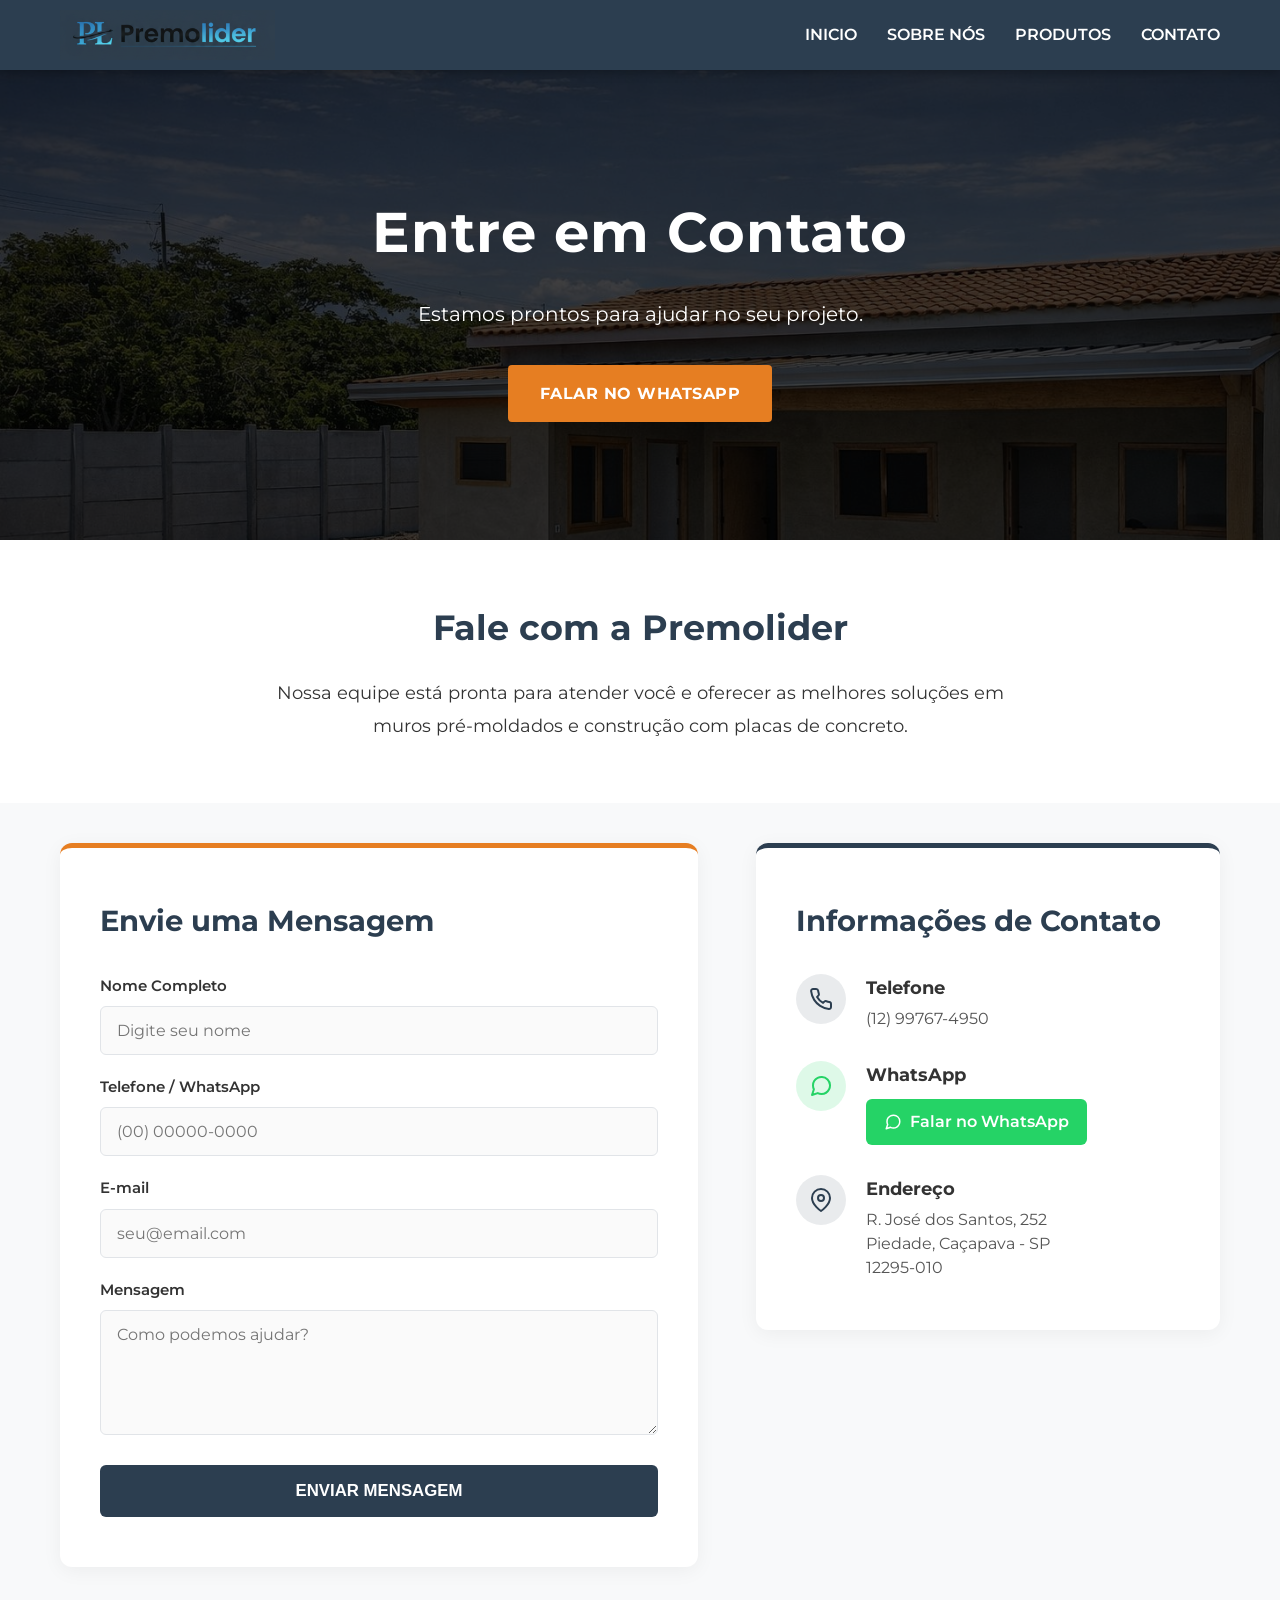
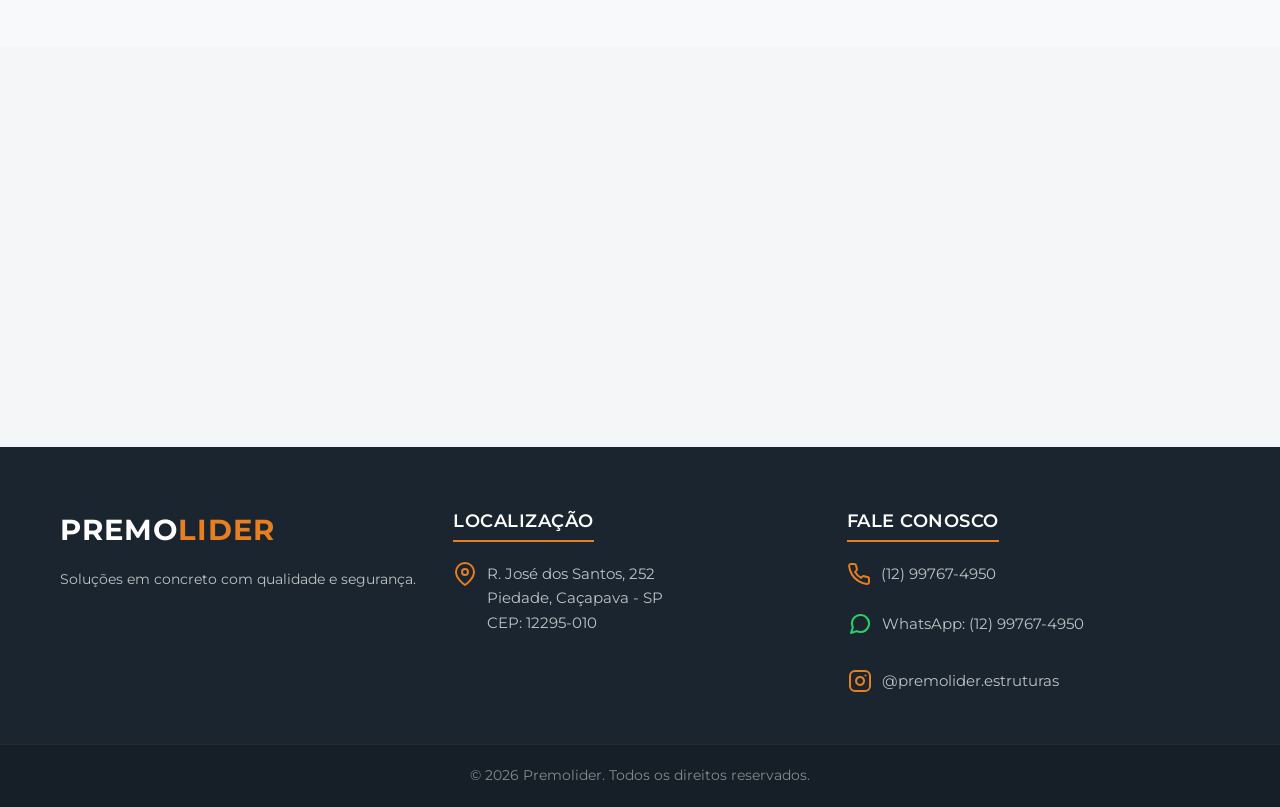
==== contato.html @ 3bf77c7c "first commit" ====
<!doctype html>
<html lang="pt-br">
  <head>
    <meta charset="UTF-8" />
    <meta name="viewport" content="width=device-width, initial-scale=1.0" />
    <title>Premolider - Contato</title>

    <link rel="preconnect" href="https://fonts.googleapis.com" />
    <link rel="preconnect" href="https://fonts.gstatic.com" crossorigin />
    <link
      href="https://fonts.googleapis.com/css2?family=Montserrat:wght@400;600;700&display=swap"
      rel="stylesheet"
    />

    <link rel="icon" href="images/favico.png" type="image/png" />
    <link rel="stylesheet" href="css/style.css" />
  </head>
  <body>
    <header class="header">
      <div class="container">
        <a href="index.html" class="logo">
          <img
            src="images/logo.png"
            alt="Logotipo Premolider"
            class="logo-img"
          />
        </a>

        <button class="menu-toggle" aria-label="Abrir Menu">
          <span class="bar"></span>
          <span class="bar"></span>
          <span class="bar"></span>
        </button>

        <nav class="nav-menu">
          <ul class="nav-list">
            <li><a href="index.html" class="nav-link">inicio</a></li>
            <li><a href="sobreNos.html" class="nav-link">Sobre Nós</a></li>
            <li><a href="produtos.html" class="nav-link">Produtos</a></li>
            <li><a href="contato.html" class="nav-link active">Contato</a></li>
          </ul>
        </nav>

        <div class="overlay"></div>
      </div>
    </header>

    <section class="contato-hero">
      <div class="container contato-hero-content">
        <h1 class="contato-hero-title">Entre em Contato</h1>
        <p class="contato-hero-subtitle">
          Estamos prontos para ajudar no seu projeto.
        </p>
        <a
          href="https://wa.me/5512997674950"
          target="_blank"
          class="btn btn-whatsapp-hero"
        >
          FALAR NO WHATSAPP
        </a>
      </div>
    </section>

    <section class="contato-intro">
      <div class="container contato-intro-container">
        <h2 class="contato-intro-title">Fale com a Premolider</h2>
        <p class="contato-intro-text">
          Nossa equipe está pronta para atender você e oferecer as melhores
          soluções em muros pré-moldados e construção com placas de concreto.
        </p>
      </div>
    </section>

    <section class="contato-principal">
      <div class="container contato-principal-container">
        <div class="contato-info">
          <h3>Informações de Contato</h3>

          <div class="info-item">
            <div class="info-icon">
              <svg
                xmlns="http://www.w3.org/2000/svg"
                viewBox="0 0 24 24"
                fill="none"
                stroke="currentColor"
                stroke-width="2"
                stroke-linecap="round"
                stroke-linejoin="round"
              >
                <path
                  d="M22 16.92v3a2 2 0 0 1-2.18 2 19.79 19.79 0 0 1-8.63-3.07 19.5 19.5 0 0 1-6-6 19.79 19.79 0 0 1-3.07-8.67A2 2 0 0 1 4.11 2h3a2 2 0 0 1 2 1.72 12.84 12.84 0 0 0 .7 2.81 2 2 0 0 1-.45 2.11L8.09 9.91a16 16 0 0 0 6 6l1.27-1.27a2 2 0 0 1 2.11-.45 12.84 12.84 0 0 0 2.81.7A2 2 0 0 1 22 16.92z"
                ></path>
              </svg>
            </div>
            <div class="info-content">
              <h4>Telefone</h4>
              <p>(12) 99767-4950</p>
            </div>
          </div>

          <div class="info-item">
            <div class="info-icon icon-wp">
              <svg
                xmlns="http://www.w3.org/2000/svg"
                viewBox="0 0 24 24"
                fill="none"
                stroke="currentColor"
                stroke-width="2"
                stroke-linecap="round"
                stroke-linejoin="round"
              >
                <path
                  d="M21 11.5a8.38 8.38 0 0 1-.9 3.8 8.5 8.5 0 0 1-7.6 4.7 8.38 8.38 0 0 1-3.8-.9L3 21l1.9-5.7a8.38 8.38 0 0 1-.9-3.8 8.5 8.5 0 0 1 4.7-7.6 8.38 8.38 0 0 1 3.8-.9h.5a8.48 8.48 0 0 1 8 8v.5z"
                ></path>
              </svg>
            </div>
            <div class="info-content">
              <h4>WhatsApp</h4>
              <a
                href="https://wa.me/5512997674950"
                target="_blank"
                class="info-link-wp"
              >
                <svg
                  class="icon-whatsapp-small"
                  xmlns="http://www.w3.org/2000/svg"
                  viewBox="0 0 24 24"
                  fill="none"
                  stroke="currentColor"
                  stroke-width="2"
                  stroke-linecap="round"
                  stroke-linejoin="round"
                >
                  <path
                    d="M21 11.5a8.38 8.38 0 0 1-.9 3.8 8.5 8.5 0 0 1-7.6 4.7 8.38 8.38 0 0 1-3.8-.9L3 21l1.9-5.7a8.38 8.38 0 0 1-.9-3.8 8.5 8.5 0 0 1 4.7-7.6 8.38 8.38 0 0 1 3.8-.9h.5a8.48 8.48 0 0 1 8 8v.5z"
                  ></path>
                </svg>
                Falar no WhatsApp
              </a>
            </div>
          </div>

          <div class="info-item">
            <div class="info-icon">
              <svg
                xmlns="http://www.w3.org/2000/svg"
                viewBox="0 0 24 24"
                fill="none"
                stroke="currentColor"
                stroke-width="2"
                stroke-linecap="round"
                stroke-linejoin="round"
              >
                <path d="M21 10c0 7-9 13-9 13s-9-6-9-13a9 9 0 0 1 18 0z"></path>
                <circle cx="12" cy="10" r="3"></circle>
              </svg>
            </div>
            <div class="info-content">
              <h4>Endereço</h4>
              <p>
                R. José dos Santos, 252<br />Piedade, Caçapava - SP<br />12295-010
              </p>
            </div>
          </div>
        </div>

        <div class="contato-form-wrapper">
          <h3>Envie uma Mensagem</h3>
          <form id="contatoForm" class="contato-form" action="#" method="POST">
            <div class="form-group">
              <label for="nome">Nome Completo</label>
              <input
                type="text"
                id="nome"
                name="nome"
                placeholder="Digite seu nome"
                required
              />
            </div>
            <div class="form-group">
              <label for="telefone">Telefone / WhatsApp</label>
              <input
                type="tel"
                id="telefone"
                name="telefone"
                placeholder="(00) 00000-0000"
                required
              />
            </div>
            <div class="form-group">
              <label for="email">E-mail</label>
              <input
                type="email"
                id="email"
                name="email"
                placeholder="seu@email.com"
                required
              />
            </div>
            <div class="form-group">
              <label for="mensagem">Mensagem</label>
              <textarea
                id="mensagem"
                name="mensagem"
                rows="5"
                placeholder="Como podemos ajudar?"
                required
              ></textarea>
            </div>
            <button type="submit" class="btn-submit">ENVIAR MENSAGEM</button>
          </form>

          <div id="mensagemSucesso" class="mensagem-sucesso">
            ✅ Mensagem enviada com sucesso!<br />Nossa equipe entrará em
            contato em breve.
          </div>
        </div>
      </div>
    </section>

    <section class="contato-mapa">
      <iframe
        src="https://www.google.com/maps/embed?pb=!1m18!1m12!1m3!1d3669.742334812379!2d-45.7410294!3d-23.0903823!2m3!1f0!2f0!3f0!3m2!1i1024!2i768!4f13.1!3m3!1m2!1s0x94ccf69c0aa3c3e1%3A0x6bbaea3f721ea7a6!2sR.%20Jos%C3%A9%20dos%20Santos%2C%20252%20-%20Piedade%2C%20Ca%C3%A7apava%20-%20SP%2C%2012295-010!5e0!3m2!1spt-BR!2sbr!4v1700000000000!5m2!1spt-BR!2sbr"
        width="100%"
        height="400"
        style="border: 0"
        allowfullscreen=""
        loading="lazy"
        referrerpolicy="no-referrer-when-downgrade"
      >
      </iframe>
    </section>

    <footer class="footer">
      <div class="container footer-container">
        <div class="footer-brand">
          <a href="#" class="footer-logo"> PREMO<span>LIDER</span> </a>
          <p class="footer-desc">
            Soluções em concreto com qualidade e segurança.
          </p>
        </div>

        <div class="footer-section">
          <h4 class="footer-title">Localização</h4>
          <div class="footer-item">
            <svg
              class="footer-icon"
              xmlns="http://www.w3.org/2000/svg"
              viewBox="0 0 24 24"
              fill="none"
              stroke="currentColor"
              stroke-width="2"
              stroke-linecap="round"
              stroke-linejoin="round"
            >
              <path d="M21 10c0 7-9 13-9 13s-9-6-9-13a9 9 0 0 1 18 0z"></path>
              <circle cx="12" cy="10" r="3"></circle>
            </svg>
            <p>
              R. José dos Santos, 252<br />
              Piedade, Caçapava - SP<br />
              CEP: 12295-010
            </p>
          </div>
        </div>

        <div class="footer-section">
          <h4 class="footer-title">Fale Conosco</h4>

          <div class="footer-item">
            <svg
              class="footer-icon"
              xmlns="http://www.w3.org/2000/svg"
              viewBox="0 0 24 24"
              fill="none"
              stroke="currentColor"
              stroke-width="2"
              stroke-linecap="round"
              stroke-linejoin="round"
            >
              <path
                d="M22 16.92v3a2 2 0 0 1-2.18 2 19.79 19.79 0 0 1-8.63-3.07 19.5 19.5 0 0 1-6-6 19.79 19.79 0 0 1-3.07-8.67A2 2 0 0 1 4.11 2h3a2 2 0 0 1 2 1.72 12.84 12.84 0 0 0 .7 2.81 2 2 0 0 1-.45 2.11L8.09 9.91a16 16 0 0 0 6 6l1.27-1.27a2 2 0 0 1 2.11-.45 12.84 12.84 0 0 0 2.81.7A2 2 0 0 1 22 16.92z"
              ></path>
            </svg>
            <span>(12) 99767-4950</span>
          </div>

          <a
            href="https://wa.me/5512997674950"
            target="_blank"
            rel="noopener noreferrer"
            class="footer-link whatsapp-link"
            aria-label="Falar no WhatsApp"
          >
            <svg
              class="footer-icon icon-whatsapp"
              xmlns="http://www.w3.org/2000/svg"
              viewBox="0 0 24 24"
              fill="none"
              stroke="currentColor"
              stroke-width="2"
              stroke-linecap="round"
              stroke-linejoin="round"
            >
              <path
                d="M21 11.5a8.38 8.38 0 0 1-.9 3.8 8.5 8.5 0 0 1-7.6 4.7 8.38 8.38 0 0 1-3.8-.9L3 21l1.9-5.7a8.38 8.38 0 0 1-.9-3.8 8.5 8.5 0 0 1 4.7-7.6 8.38 8.38 0 0 1 3.8-.9h.5a8.48 8.48 0 0 1 8 8v.5z"
              ></path>
            </svg>
            <span>WhatsApp: (12) 99767-4950</span>
          </a>

          <a
            href="https://www.instagram.com/premolider.estruturas/"
            target="_blank"
            rel="noopener noreferrer"
            class="footer-link instagram-link"
            aria-label="Siga no Instagram"
          >
            <svg
              class="footer-icon icon-instagram"
              xmlns="http://www.w3.org/2000/svg"
              viewBox="0 0 24 24"
              fill="none"
              stroke="currentColor"
              stroke-width="2"
              stroke-linecap="round"
              stroke-linejoin="round"
            >
              <rect x="2" y="2" width="20" height="20" rx="5" ry="5"></rect>
              <path d="M16 11.37A4 4 0 1 1 12.63 8 4 4 0 0 1 16 11.37z"></path>
              <line x1="17.5" y1="6.5" x2="17.51" y2="6.5"></line>
            </svg>
            <span>@premolider.estruturas</span>
          </a>
        </div>
      </div>

      <div class="footer-bottom">
        <p>&copy; 2026 Premolider. Todos os direitos reservados.</p>
      </div>
    </footer>

    <script src="script.js"></script>
  </body>
</html>
---- css/style.css ----
@import url(global.css);
@import url(header.css);
@import url(hero.css);
@import url(produtos.css);
@import url(casas.css);
@import url(footer.css);
@import url(sobreNos.css);
@import url(produtos-page.css);
@import url(contato-page.css);
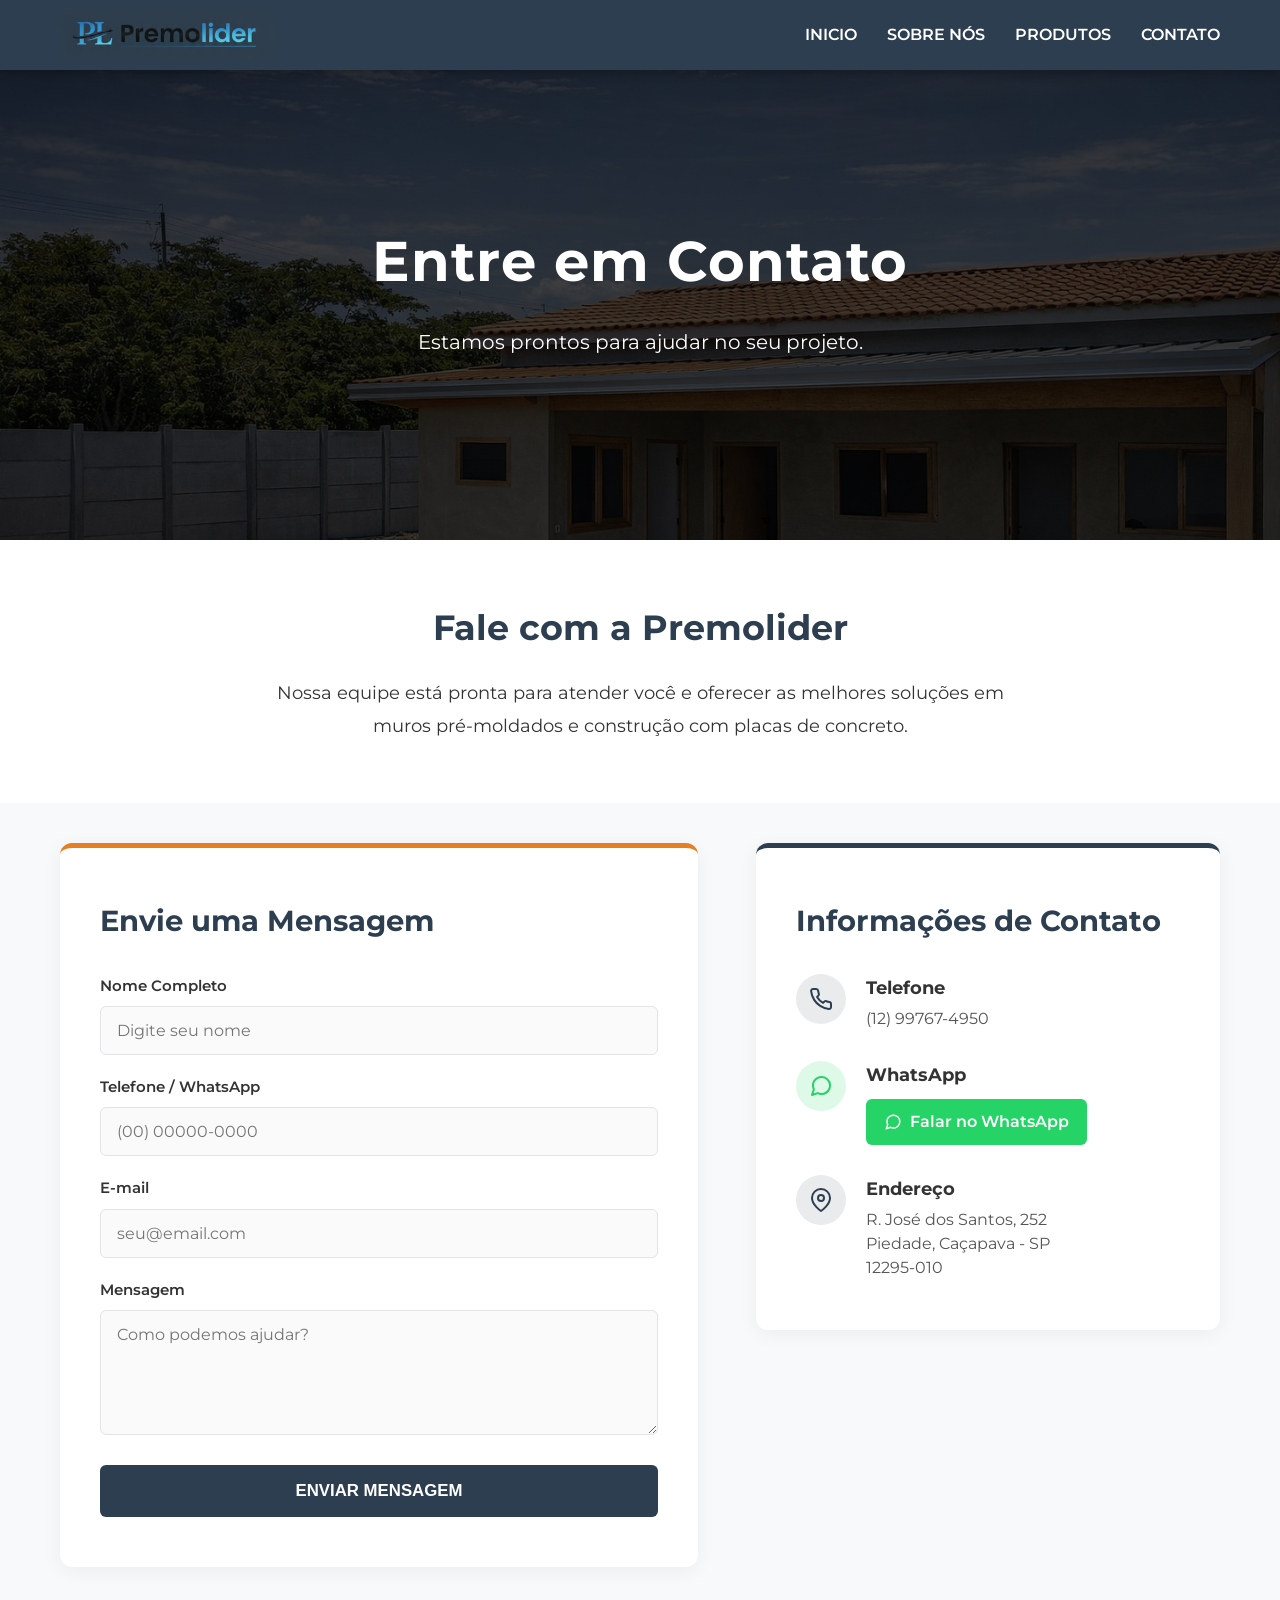
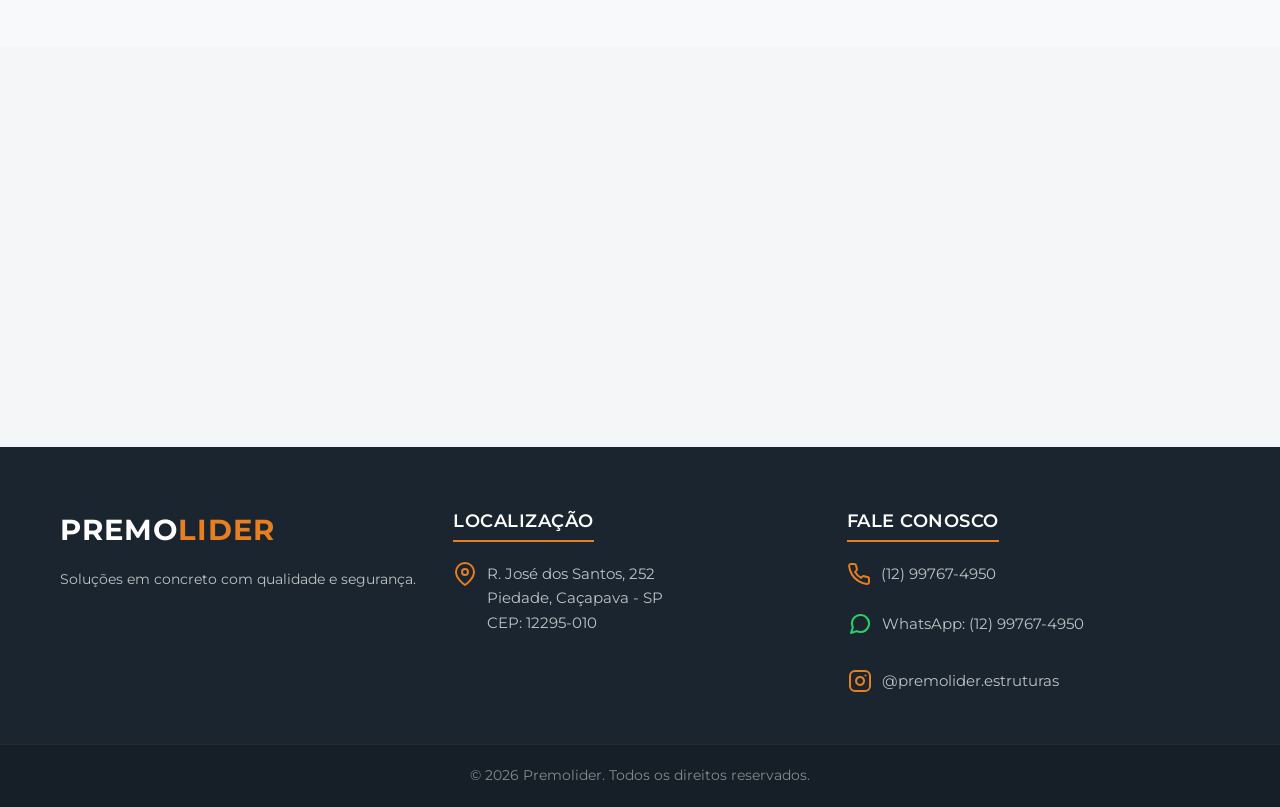
==== commit 19d876bf: "Apaga botão whatsapp" ====
--- a/contato.html
+++ b/contato.html
@@ -51,13 +51,6 @@
         <p class="contato-hero-subtitle">
           Estamos prontos para ajudar no seu projeto.
         </p>
-        <a
-          href="https://wa.me/5512997674950"
-          target="_blank"
-          class="btn btn-whatsapp-hero"
-        >
-          FALAR NO WHATSAPP
-        </a>
       </div>
     </section>
 
